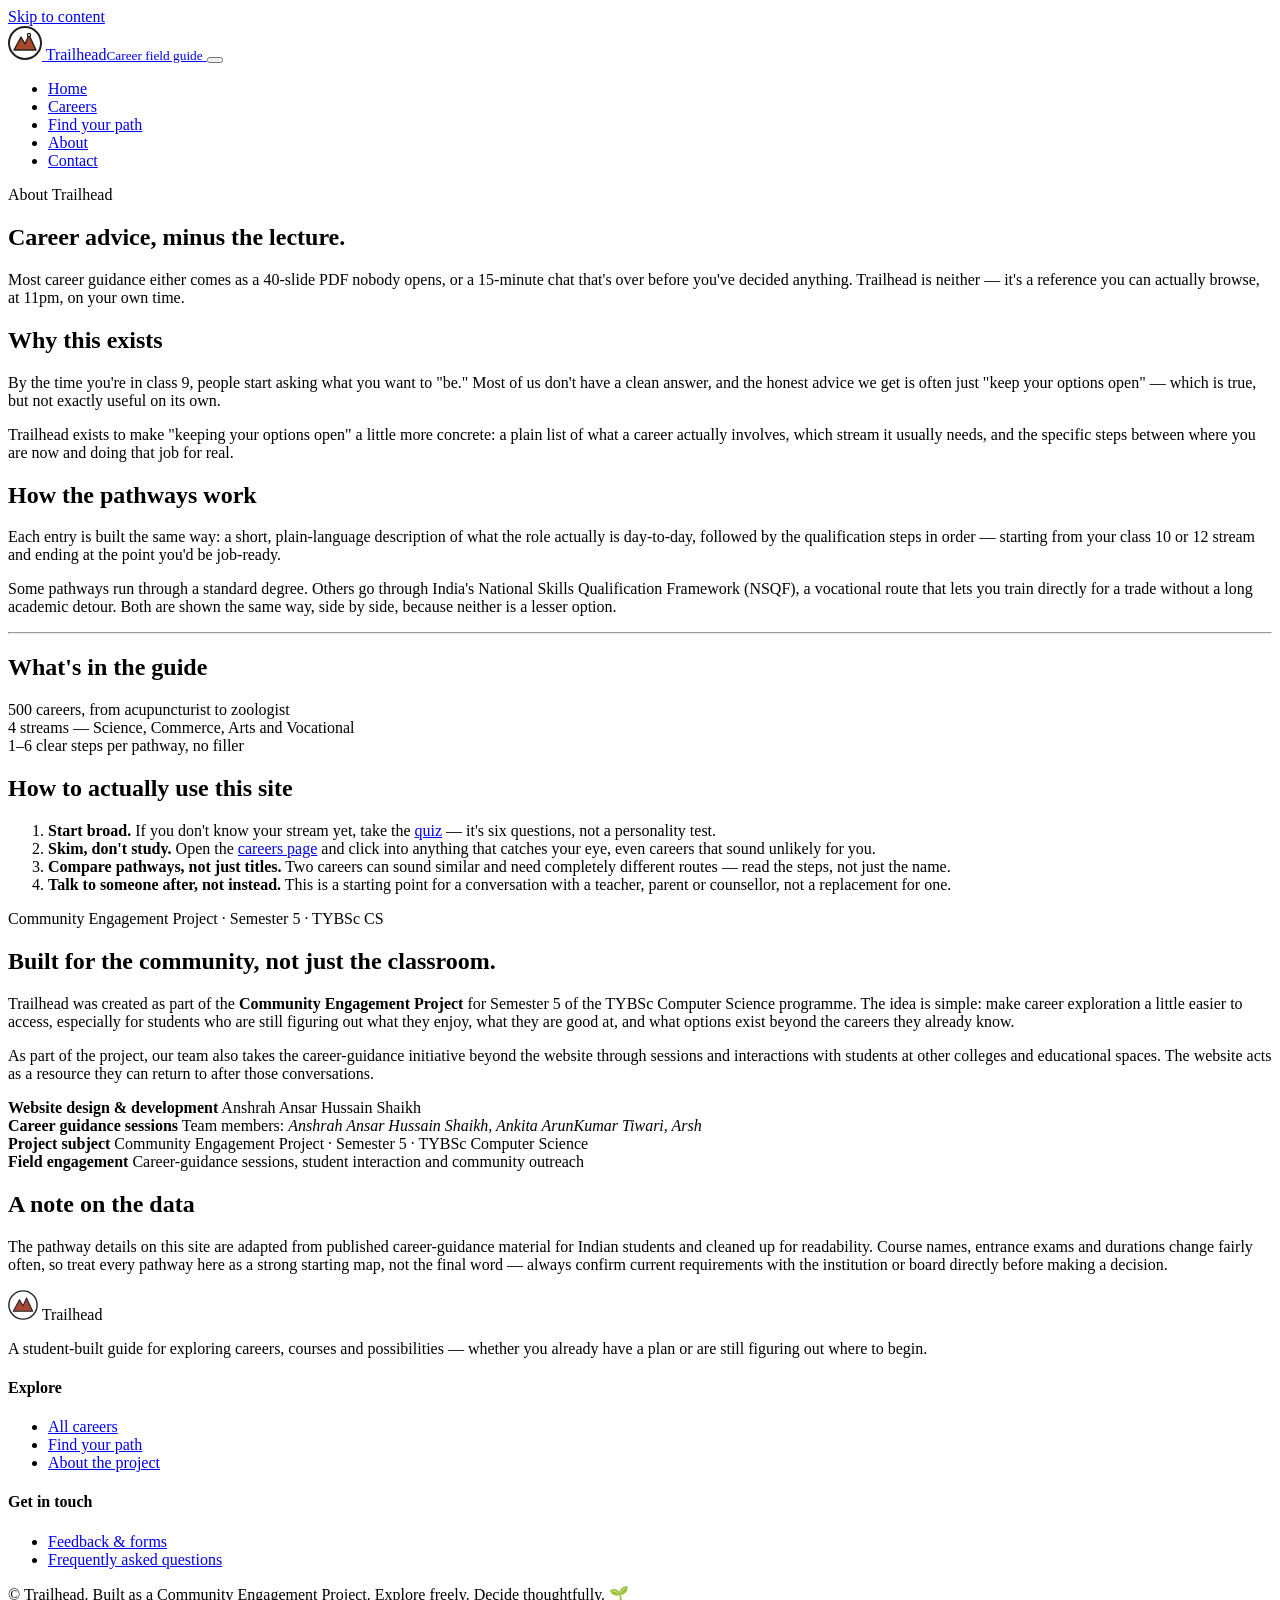
==== about.html @ 8404e5bd "Add files via upload" ====
<!DOCTYPE html>
<html lang="en">
<head>
<meta charset="UTF-8">
<meta name="viewport" content="width=device-width, initial-scale=1.0">
<title>About — Trailhead</title>
<meta name="description" content="Why Trailhead exists, how the pathways were put together, and how to get the most out of it.">
<link rel="icon" href="assets/favicon.svg" type="image/svg+xml">
<link rel="preconnect" href="https://fonts.googleapis.com">
<link href="https://fonts.googleapis.com/css2?family=Zilla+Slab:wght@400;500;600;700&family=Work+Sans:wght@400;500;600;700&display=swap" rel="stylesheet">
<link rel="stylesheet" href="css/style.css">
<link rel="stylesheet" href="css/about.css">
</head>
<body>
<a class="skip-link" href="#main">Skip to content</a>

<header class="site-header">
  <div class="container">
    <a href="index.html" class="brand">
      <svg class="brand-mark" width="34" height="34" viewBox="0 0 34 34" aria-hidden="true">
        <circle cx="17" cy="17" r="16" fill="none" stroke="#232019" stroke-width="2"/>
        <path d="M6 24 L13 11 L17 18 L21 9 L28 24 Z" fill="#a8472b" stroke="#232019" stroke-width="1.4" stroke-linejoin="round"/>
        <circle cx="21" cy="9" r="1.6" fill="#efe8d6" stroke="#232019" stroke-width="1.2"/>
      </svg>
      <span class="brand-text">Trailhead<small>Career field guide</small></span>
    </a>
    <button class="nav-toggle" aria-label="Toggle menu" aria-expanded="false"><span></span></button>
    <nav class="main-nav" aria-label="Primary">
      <ul>
        <li><a href="index.html">Home</a></li>
        <li><a href="careers.html">Careers</a></li>
        <li><a href="quiz.html">Find your path</a></li>
        <li><a href="about.html">About</a></li>
        <li><a href="contact.html">Contact</a></li>
      </ul>
    </nav>
  </div>
</header>

<main id="main">

  <section class="section-tight about-hero">
    <div class="container">
      <span class="eyebrow-plain">About Trailhead</span>
      <h1>Career advice, minus the lecture.</h1>
      <p class="lede">Most career guidance either comes as a 40-slide PDF nobody opens, or a 15-minute chat that's over before you've decided anything. Trailhead is neither — it's a reference you can actually browse, at 11pm, on your own time.</p>
    </div>
  </section>

  <section class="section about-story">
    <div class="container about-grid">
      <div>
        <h2>Why this exists</h2>
        <p>By the time you're in class 9, people start asking what you want to "be." Most of us don't have a clean answer, and the honest advice we get is often just "keep your options open" — which is true, but not exactly useful on its own.</p>
        <p>Trailhead exists to make "keeping your options open" a little more concrete: a plain list of what a career actually involves, which stream it usually needs, and the specific steps between where you are now and doing that job for real.</p>
      </div>
      <div>
        <h2>How the pathways work</h2>
        <p>Each entry is built the same way: a short, plain-language description of what the role actually is day-to-day, followed by the qualification steps in order — starting from your class 10 or 12 stream and ending at the point you'd be job-ready.</p>
        <p>Some pathways run through a standard degree. Others go through India's National Skills Qualification Framework (NSQF), a vocational route that lets you train directly for a trade without a long academic detour. Both are shown the same way, side by side, because neither is a lesser option.</p>
      </div>
    </div>
  </section>

  <hr class="rule container">

  <section class="section about-numbers">
    <div class="container">
      <h2>What's in the guide</h2>
      <div class="numbers-grid">
        <div class="number-card">
          <span class="number-big" data-career-count>500</span>
          <span class="number-label">careers, from acupuncturist to zoologist</span>
        </div>
        <div class="number-card">
          <span class="number-big">4</span>
          <span class="number-label">streams — Science, Commerce, Arts and Vocational</span>
        </div>
        <div class="number-card">
          <span class="number-big">1–6</span>
          <span class="number-label">clear steps per pathway, no filler</span>
        </div>
      </div>
    </div>
  </section>

  <section class="section about-use">
    <div class="container about-use-inner">
      <h2>How to actually use this site</h2>
      <ol class="use-steps">
        <li><strong>Start broad.</strong> If you don't know your stream yet, take the <a href="quiz.html">quiz</a> — it's six questions, not a personality test.</li>
        <li><strong>Skim, don't study.</strong> Open the <a href="careers.html">careers page</a> and click into anything that catches your eye, even careers that sound unlikely for you.</li>
        <li><strong>Compare pathways, not just titles.</strong> Two careers can sound similar and need completely different routes — read the steps, not just the name.</li>
        <li><strong>Talk to someone after, not instead.</strong> This is a starting point for a conversation with a teacher, parent or counsellor, not a replacement for one.</li>
      </ol>
    </div>
  </section>


  <section class="section project-section">
    <div class="container">
      <div class="project-card">
        <span class="project-kicker">Community Engagement Project · Semester 5 · TYBSc CS</span>
        <h2>Built for the community, not just the classroom.</h2>
        <p>Trailhead was created as part of the <strong>Community Engagement Project</strong> for Semester 5 of the TYBSc Computer Science programme. The idea is simple: make career exploration a little easier to access, especially for students who are still figuring out what they enjoy, what they are good at, and what options exist beyond the careers they already know.</p>
        <p>As part of the project, our team also takes the career-guidance initiative beyond the website through sessions and interactions with students at other colleges and educational spaces. The website acts as a resource they can return to after those conversations.</p>

        <div class="credits-grid">
          <div class="credit-card">
            <strong>Website design &amp; development</strong>
            <span>Anshrah Ansar Hussain Shaikh</span>
          </div>
          <div class="credit-card">
            <strong>Career guidance sessions</strong>
            <span>Team members: <em>Anshrah Ansar Hussain Shaikh, Ankita ArunKumar Tiwari, Arsh</em></span>
          </div>
          <div class="credit-card">
            <strong>Project subject</strong>
            <span>Community Engagement Project · Semester 5 · TYBSc Computer Science</span>
          </div>
          <div class="credit-card">
            <strong>Field engagement</strong>
            <span>Career-guidance sessions, student interaction and community outreach</span>
          </div>
        </div>
      </div>
    </div>
  </section>

  <section class="section about-note">
    <div class="container about-note-inner">
      <h2>A note on the data</h2>
      <p>The pathway details on this site are adapted from published career-guidance material for Indian students and cleaned up for readability. Course names, entrance exams and durations change fairly often, so treat every pathway here as a strong starting map, not the final word — always confirm current requirements with the institution or board directly before making a decision.</p>
    </div>
  </section>

</main>

<footer class="site-footer">
  <div class="container">
    <div class="footer-grid">
      <div>
        <div class="brand" style="margin-bottom:12px;">
          <svg width="30" height="30" viewBox="0 0 34 34" aria-hidden="true">
            <circle cx="17" cy="17" r="16" fill="none" stroke="#1f2528" stroke-width="1.6"/>
            <path d="M6 24 L13 11 L17 18 L21 9 L28 24 Z" fill="#a94735" stroke="#1f2528" stroke-width="1.2" stroke-linejoin="round"/>
          </svg>
          <span class="brand-text">Trailhead</span>
        </div>
        <p>A student-built guide for exploring careers, courses and possibilities — whether you already have a plan or are still figuring out where to begin.</p>
      </div>
      <div>
        <h4>Explore</h4>
        <ul>
          <li><a href="careers.html">All careers</a></li>
          <li><a href="quiz.html">Find your path</a></li>
          <li><a href="about.html">About the project</a></li>
        </ul>
      </div>
      <div>
        <h4>Get in touch</h4>
        <ul>
          <li><a href="contact.html">Feedback &amp; forms</a></li>
          <li><a href="contact.html#faq">Frequently asked questions</a></li>
        </ul>
      </div>
    </div>
    <div class="footer-bottom">
      <span>&copy; <span id="footer-year"></span> Trailhead. Built as a Community Engagement Project.</span>
      <span>Explore freely. Decide thoughtfully. 🌱</span>
    </div>
  </div>
</footer>

<script src="js/data.js"></script>
<script src="js/main.js"></script>
</body>
</html>
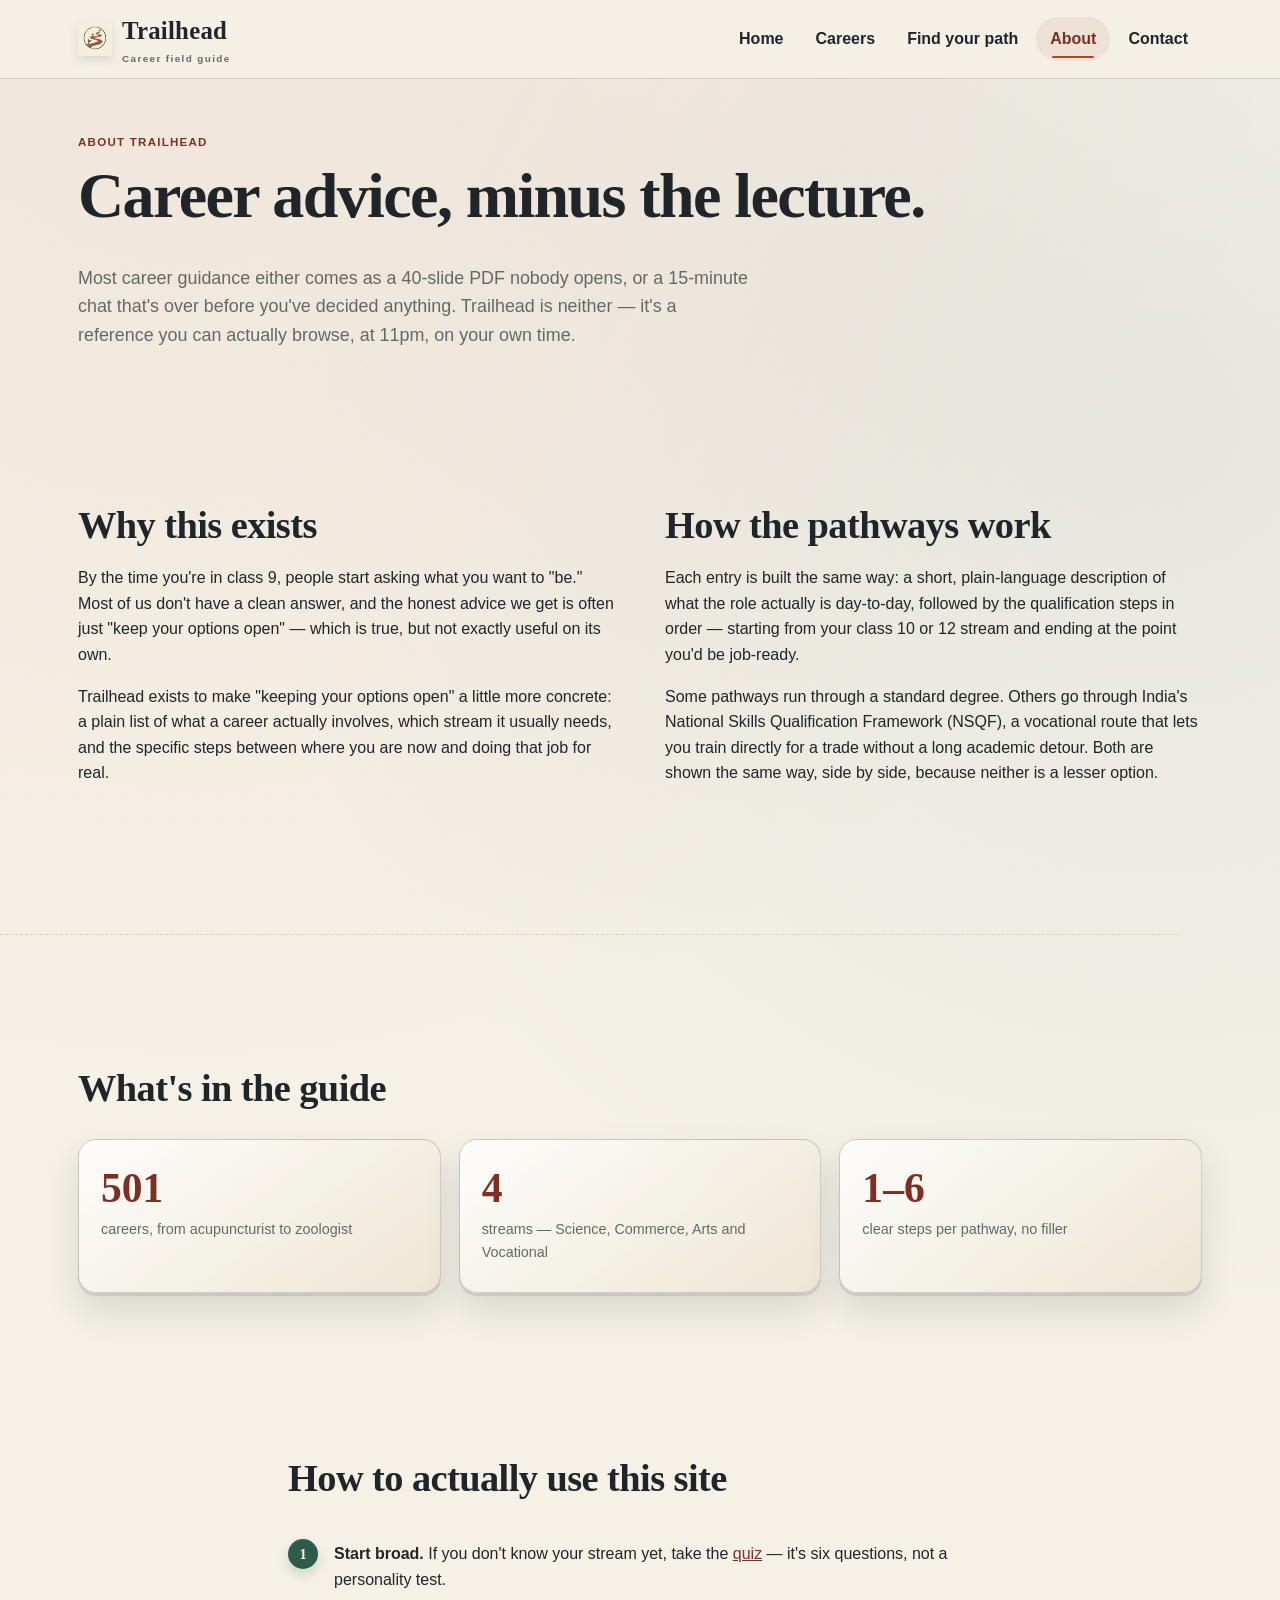
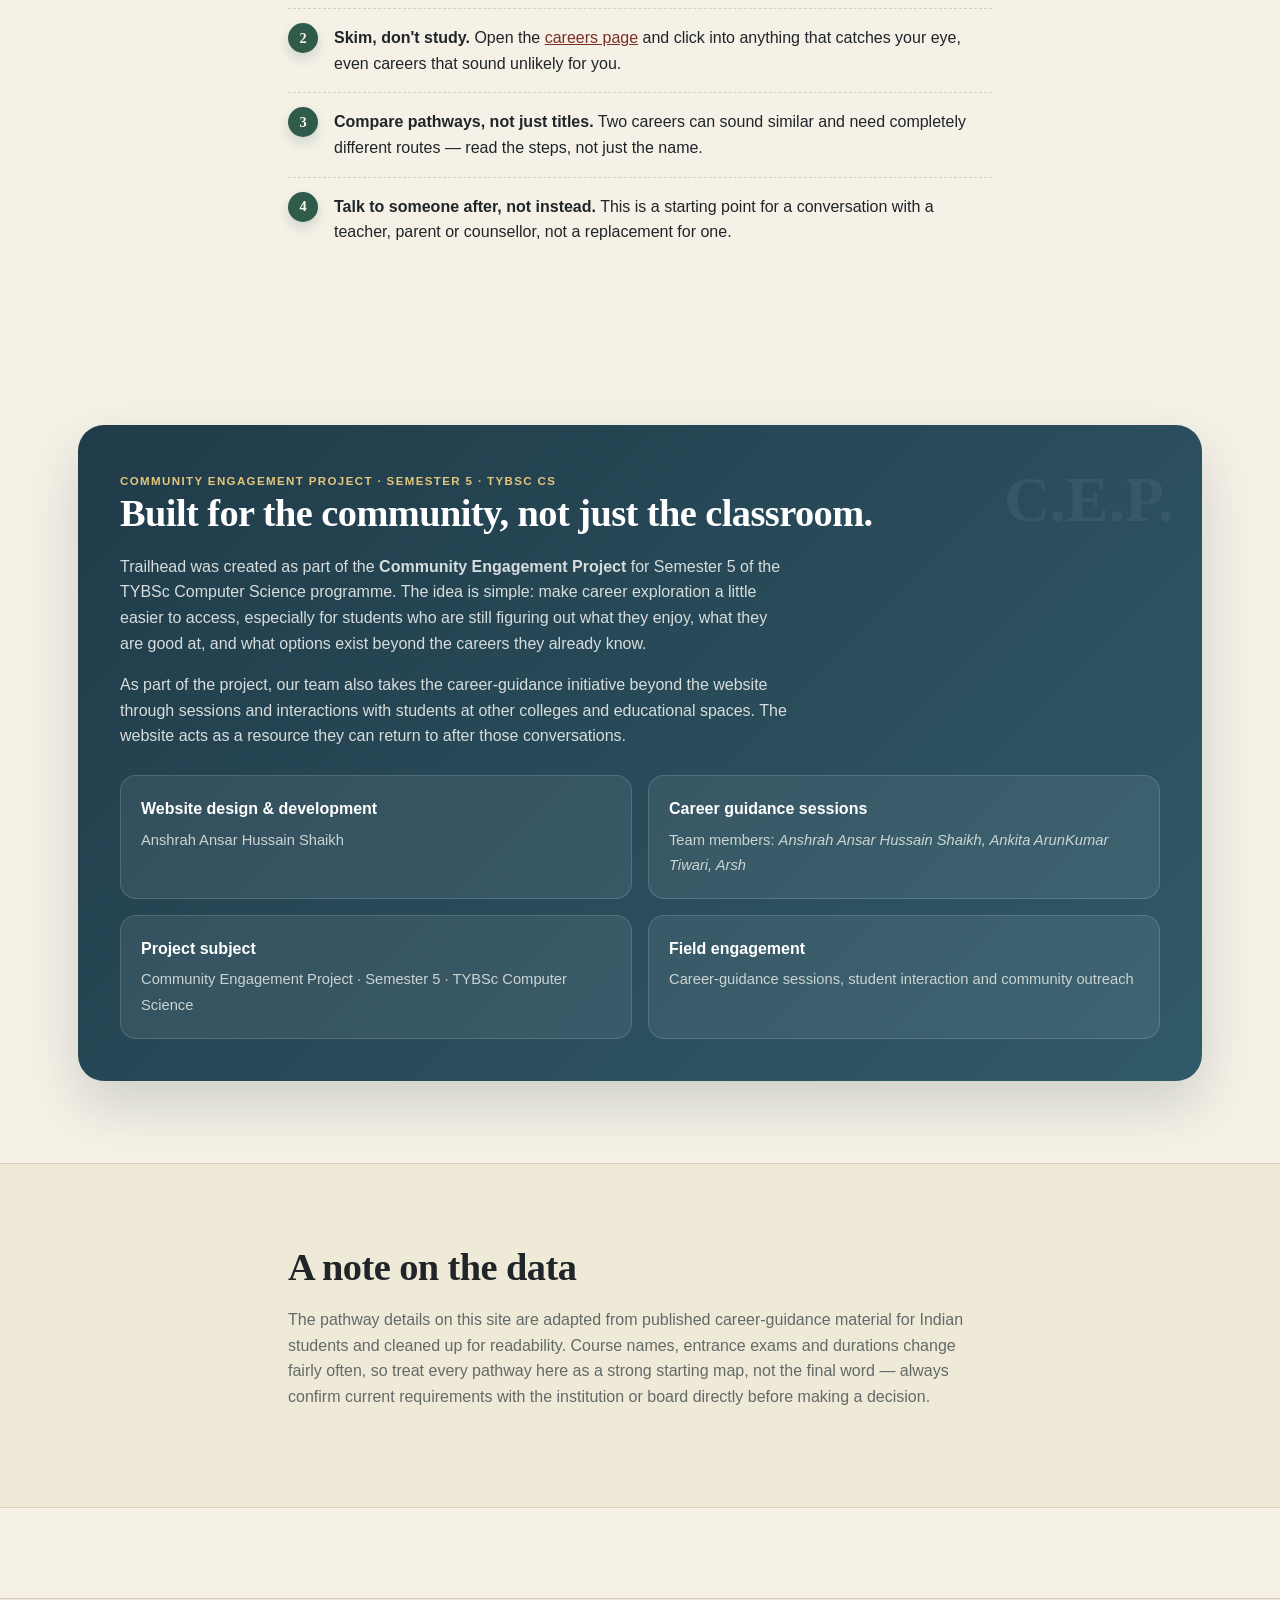
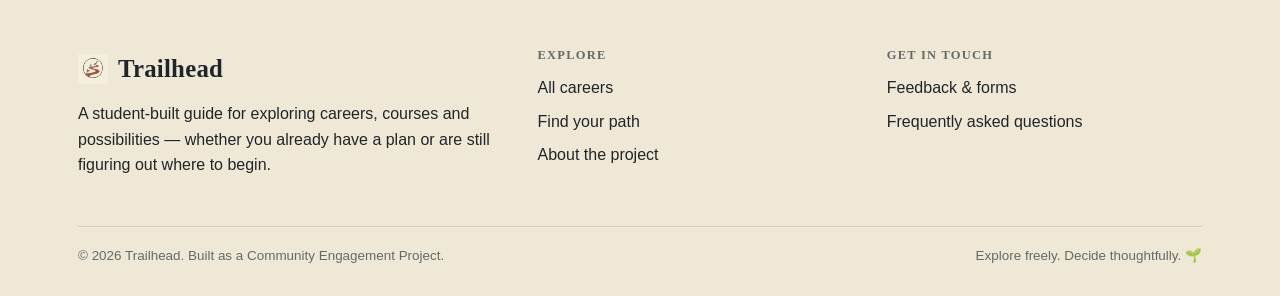
==== commit 7afb10d9: "Add files via upload" ====
--- a/about.html
+++ b/about.html
@@ -17,11 +17,7 @@
 <header class="site-header">
   <div class="container">
     <a href="index.html" class="brand">
-      <svg class="brand-mark" width="34" height="34" viewBox="0 0 34 34" aria-hidden="true">
-        <circle cx="17" cy="17" r="16" fill="none" stroke="#232019" stroke-width="2"/>
-        <path d="M6 24 L13 11 L17 18 L21 9 L28 24 Z" fill="#a8472b" stroke="#232019" stroke-width="1.4" stroke-linejoin="round"/>
-        <circle cx="21" cy="9" r="1.6" fill="#efe8d6" stroke="#232019" stroke-width="1.2"/>
-      </svg>
+      <img class="brand-mark" src="assets/favicon.svg" width="34" height="34" alt="" aria-hidden="true">
       <span class="brand-text">Trailhead<small>Career field guide</small></span>
     </a>
     <button class="nav-toggle" aria-label="Toggle menu" aria-expanded="false"><span></span></button>
@@ -141,10 +137,7 @@
     <div class="footer-grid">
       <div>
         <div class="brand" style="margin-bottom:12px;">
-          <svg width="30" height="30" viewBox="0 0 34 34" aria-hidden="true">
-            <circle cx="17" cy="17" r="16" fill="none" stroke="#1f2528" stroke-width="1.6"/>
-            <path d="M6 24 L13 11 L17 18 L21 9 L28 24 Z" fill="#a94735" stroke="#1f2528" stroke-width="1.2" stroke-linejoin="round"/>
-          </svg>
+          <img src="assets/favicon.svg" width="30" height="30" alt="" aria-hidden="true">
           <span class="brand-text">Trailhead</span>
         </div>
         <p>A student-built guide for exploring careers, courses and possibilities — whether you already have a plan or are still figuring out where to begin.</p>
--- a/css/style.css
+++ b/css/style.css
@@ -0,0 +1,127 @@
+/* =========================================================
+   TRAILHEAD — upgraded visual system
+   Same structure + logic, with more depth, motion and polish.
+   ========================================================= */
+@font-face { font-family:'Zilla Slab'; src:local('Zilla Slab'); }
+
+:root {
+  --paper:#f5f1e7;
+  --paper-alt:#fffdf7;
+  --paper-line:#d8d0bd;
+  --ink:#1f2528;
+  --ink-soft:#626a68;
+
+  --rust:#a94735;
+  --rust-dark:#7d2f24;
+  --forest:#2f5b4b;
+  --forest-dark:#234638;
+  --gold:#c28f2c;
+  --gold-dark:#8f681c;
+  --plum:#71506a;
+  --slate:#315a69;
+  --slate-dark:#203b49;
+
+  --stream-any:#315a69;
+  --stream-science:#2f5b4b;
+  --stream-commerce:#b17d20;
+  --stream-arts:#71506a;
+  --stream-vocational:#a94735;
+
+  --radius-sm:12px;
+  --radius-md:22px;
+  --shadow-soft:0 16px 38px rgba(31,37,40,.09);
+  --shadow-3d:0 18px 35px rgba(31,37,40,.13), 0 3px 0 rgba(31,37,40,.10);
+  --shadow-stamp:0 8px 18px rgba(31,37,40,.09);
+
+  --font-display:'Zilla Slab','Roboto Slab',Georgia,serif;
+  --font-body:'Work Sans','Segoe UI',Arial,sans-serif;
+  --maxw:1180px;
+}
+
+*{box-sizing:border-box}
+html{scroll-behavior:smooth}
+body{
+  margin:0;color:var(--ink);font-family:var(--font-body);font-size:16px;line-height:1.6;
+  background:
+    radial-gradient(circle at 15% 0%,rgba(169,71,53,.07),transparent 30%),
+    radial-gradient(circle at 90% 12%,rgba(49,90,105,.07),transparent 28%),
+    var(--paper);
+}
+body::before{
+  content:"";position:fixed;inset:0;pointer-events:none;opacity:.28;z-index:-1;
+  background-image:radial-gradient(circle at 1px 1px,rgba(31,37,40,.045) 1px,transparent 0);
+  background-size:24px 24px;
+}
+img{max-width:100%;display:block}
+a{color:var(--rust-dark)}
+h1,h2,h3,h4{font-family:var(--font-display);font-weight:600;line-height:1.1;margin:0 0 .5em;color:var(--ink)}
+h1{font-size:clamp(2.5rem,5vw,4.5rem);letter-spacing:-.025em}
+h2{font-size:clamp(1.8rem,3vw,2.7rem);letter-spacing:-.015em}
+h3{font-size:1.35rem}
+p{margin:0 0 1em;max-width:62ch}
+.container{max-width:var(--maxw);margin:0 auto;padding:0 28px}
+button,input,select,textarea{font-family:inherit;font-size:inherit}
+:focus-visible{outline:3px solid var(--gold);outline-offset:3px}
+
+.skip-link{position:absolute;left:-9999px;top:0;background:var(--ink);color:var(--paper);padding:10px 16px;z-index:500}
+.skip-link:focus{left:12px;top:12px}
+
+/* Header */
+.site-header{
+  position:sticky;top:0;z-index:100;background:rgba(245,241,231,.9);
+  border-bottom:1px solid rgba(31,37,40,.16);backdrop-filter:blur(16px);-webkit-backdrop-filter:blur(16px);
+}
+.site-header .container{display:flex;align-items:center;justify-content:space-between;height:78px}
+.brand{display:flex;align-items:center;gap:10px;text-decoration:none;color:var(--ink)}
+.brand-mark{flex-shrink:0;filter:drop-shadow(0 4px 5px rgba(31,37,40,.12))}
+.brand-text{font-family:var(--font-display);font-size:1.55rem;font-weight:700;letter-spacing:.01em}
+.brand-text small{display:block;font-family:var(--font-body);font-size:.62rem;font-weight:700;color:var(--ink-soft);letter-spacing:.14em}
+.main-nav ul{display:flex;gap:4px;list-style:none;margin:0;padding:0}
+.main-nav a{display:inline-block;padding:9px 14px;color:var(--ink);text-decoration:none;font-weight:600;border-radius:999px;position:relative;transition:background .2s ease,color .2s ease,transform .2s ease}
+.main-nav a:hover{color:var(--rust-dark);background:rgba(169,71,53,.08);transform:translateY(-1px)}
+.main-nav a[aria-current=page]{color:var(--rust-dark);background:rgba(169,71,53,.09)}
+.main-nav a[aria-current=page]::after{content:"";position:absolute;left:16px;right:16px;bottom:3px;height:2px;background:var(--rust);border-radius:2px}
+.nav-toggle{display:none;background:rgba(255,255,255,.5);border:1px solid rgba(31,37,40,.35);border-radius:10px;padding:8px 10px;cursor:pointer}
+.nav-toggle span,.nav-toggle span::before,.nav-toggle span::after{content:"";display:block;width:20px;height:2px;background:var(--ink);position:relative}
+.nav-toggle span::before{top:-6px}.nav-toggle span::after{top:4px}
+@media(max-width:760px){
+ .nav-toggle{display:block}.main-nav{position:absolute;top:78px;left:0;right:0;background:rgba(245,241,231,.98);border-bottom:1px solid rgba(31,37,40,.16);display:none}
+ .main-nav.open{display:block}.main-nav ul{flex-direction:column;padding:10px 28px 20px}.main-nav a{display:block;padding:12px 0}
+}
+
+/* Buttons */
+.btn{display:inline-flex;align-items:center;gap:8px;font-family:var(--font-display);font-weight:600;font-size:1rem;padding:12px 22px;border-radius:999px;border:1px solid rgba(31,37,40,.65);text-decoration:none;cursor:pointer;background:rgba(255,255,255,.25);color:var(--ink);box-shadow:var(--shadow-stamp);transition:transform .22s ease,box-shadow .22s ease,background .22s ease}
+.btn:hover{transform:translateY(-3px);box-shadow:0 13px 25px rgba(31,37,40,.13)}
+.btn:active{transform:translateY(0)}
+.btn-solid{background:linear-gradient(135deg,var(--rust),#c15a43);color:#fff9f0;border-color:var(--rust-dark);box-shadow:0 10px 22px rgba(169,71,53,.23)}
+.btn-solid:hover{background:linear-gradient(135deg,var(--rust-dark),var(--rust))}
+.btn-ghost{background:rgba(255,255,255,.42)}
+.btn-sm{padding:8px 14px;font-size:.85rem}
+
+/* Footer */
+.site-footer{border-top:1px solid rgba(31,37,40,.14);margin-top:90px;padding:50px 0 30px;background:rgba(228,217,189,.38)}
+.footer-grid{display:grid;grid-template-columns:1.35fr 1fr 1fr;gap:34px}
+.footer-grid h4{font-size:.78rem;letter-spacing:.1em;text-transform:uppercase;color:var(--ink-soft);margin-bottom:12px}
+.footer-grid ul{list-style:none;margin:0;padding:0}.footer-grid li{margin-bottom:8px}
+.footer-grid a{color:var(--ink);text-decoration:none;transition:color .2s ease,transform .2s ease}
+.footer-grid a:hover{color:var(--rust-dark)}
+.footer-bottom{margin-top:32px;padding-top:18px;border-top:1px solid var(--paper-line);font-size:.84rem;color:var(--ink-soft);display:flex;justify-content:space-between;flex-wrap:wrap;gap:10px}
+@media(max-width:700px){.footer-grid{grid-template-columns:1fr}}
+
+/* Tags */
+.tag{display:inline-flex;align-items:center;gap:6px;font-size:.72rem;font-weight:700;letter-spacing:.03em;padding:4px 10px 4px 8px;border-radius:999px;border:1px solid currentColor;white-space:nowrap;background:rgba(255,255,255,.38)}
+.tag::before{content:"";width:7px;height:7px;border-radius:50%;background:currentColor}
+.tag-any{color:var(--stream-any)}.tag-science{color:var(--stream-science)}.tag-commerce{color:var(--stream-commerce)}.tag-arts{color:var(--stream-arts)}.tag-vocational{color:var(--stream-vocational)}
+
+/* Sections */
+.section{padding:82px 0}.section-tight{padding:54px 0}
+.eyebrow-plain{font-weight:800;color:var(--rust-dark);margin-bottom:10px;display:block;text-transform:uppercase;letter-spacing:.11em;font-size:.72rem}
+.lede{font-size:1.12rem;color:var(--ink-soft);max-width:60ch}
+hr.rule{border:none;border-top:1px dashed var(--paper-line);margin:50px 0}
+.visually-hidden{position:absolute;width:1px;height:1px;overflow:hidden;clip:rect(0 0 0 0);white-space:nowrap}
+.center{text-align:center}.stack-gap-sm>*+*{margin-top:12px}
+
+/* gentle page entrance */
+main{animation:page-in .55s ease both}
+@keyframes page-in{from{opacity:0;transform:translateY(7px)}to{opacity:1;transform:none}}
+@media(prefers-reduced-motion:reduce){*,*::before,*::after{animation-duration:.01ms!important;animation-iteration-count:1!important;scroll-behavior:auto!important}}
--- a/css/about.css
+++ b/css/about.css
@@ -0,0 +1,16 @@
+.about-hero .lede{max-width:68ch}
+.about-grid{display:grid;grid-template-columns:1fr 1fr;gap:50px}.about-grid p{max-width:none}
+@media(max-width:800px){.about-grid{grid-template-columns:1fr;gap:34px}}
+.numbers-grid{display:grid;grid-template-columns:repeat(3,1fr);gap:18px;margin-top:30px}
+.number-card{border:1px solid rgba(31,37,40,.2);border-radius:18px;background:linear-gradient(145deg,rgba(255,255,255,.8),rgba(228,217,189,.45));padding:28px 22px;box-shadow:var(--shadow-3d);display:flex;flex-direction:column;gap:8px;transition:transform .22s ease}.number-card:hover{transform:translateY(-5px)}
+.number-big{font-family:var(--font-display);font-size:2.6rem;font-weight:700;color:var(--rust-dark);line-height:1}.number-label{color:var(--ink-soft);font-size:.9rem}
+@media(max-width:700px){.numbers-grid{grid-template-columns:1fr}}
+.about-use-inner{max-width:760px}.use-steps{margin:26px 0 0;padding:0;list-style:none;counter-reset:use}
+.use-steps li{counter-increment:use;position:relative;padding:16px 0 16px 46px;border-top:1px dashed var(--paper-line)}.use-steps li:first-child{border-top:none}
+.use-steps li::before{content:counter(use);position:absolute;left:0;top:14px;width:30px;height:30px;border-radius:50%;background:var(--forest);color:#fff5e9;font-family:var(--font-display);font-weight:700;display:flex;align-items:center;justify-content:center;font-size:.9rem;box-shadow:0 6px 12px rgba(47,91,75,.18)}
+.about-note{background:rgba(228,217,189,.35);border-top:1px solid var(--paper-line);border-bottom:1px solid var(--paper-line)}.about-note-inner{max-width:760px}.about-note p{max-width:none;color:var(--ink-soft)}
+.project-section{position:relative;overflow:hidden}.project-card{background:linear-gradient(135deg,#203b49,#315a69);color:#f5f1e7;border-radius:26px;padding:42px;box-shadow:0 24px 55px rgba(32,59,73,.18);position:relative}.project-card::after{content:"C.E.P.";position:absolute;right:28px;top:24px;font-family:var(--font-display);font-size:4rem;font-weight:700;color:rgba(255,255,255,.06)}
+.project-card h2,.project-card h3{color:#fff}.project-card p{color:#d6dddc;max-width:75ch}.project-kicker{color:#e4c77c;text-transform:uppercase;letter-spacing:.12em;font-size:.72rem;font-weight:800}
+.credits-grid{display:grid;grid-template-columns:1fr 1fr;gap:16px;margin-top:26px}.credit-card{background:rgba(255,255,255,.07);border:1px solid rgba(255,255,255,.15);border-radius:16px;padding:20px}.credit-card strong{display:block;color:#fff;margin-bottom:5px}.credit-card span{color:#cbd4d3;font-size:.92rem}
+.credit-note{font-size:.82rem;color:#b9c5c4!important;margin-top:18px}
+@media(max-width:700px){.project-card{padding:30px 22px}.credits-grid{grid-template-columns:1fr}}
